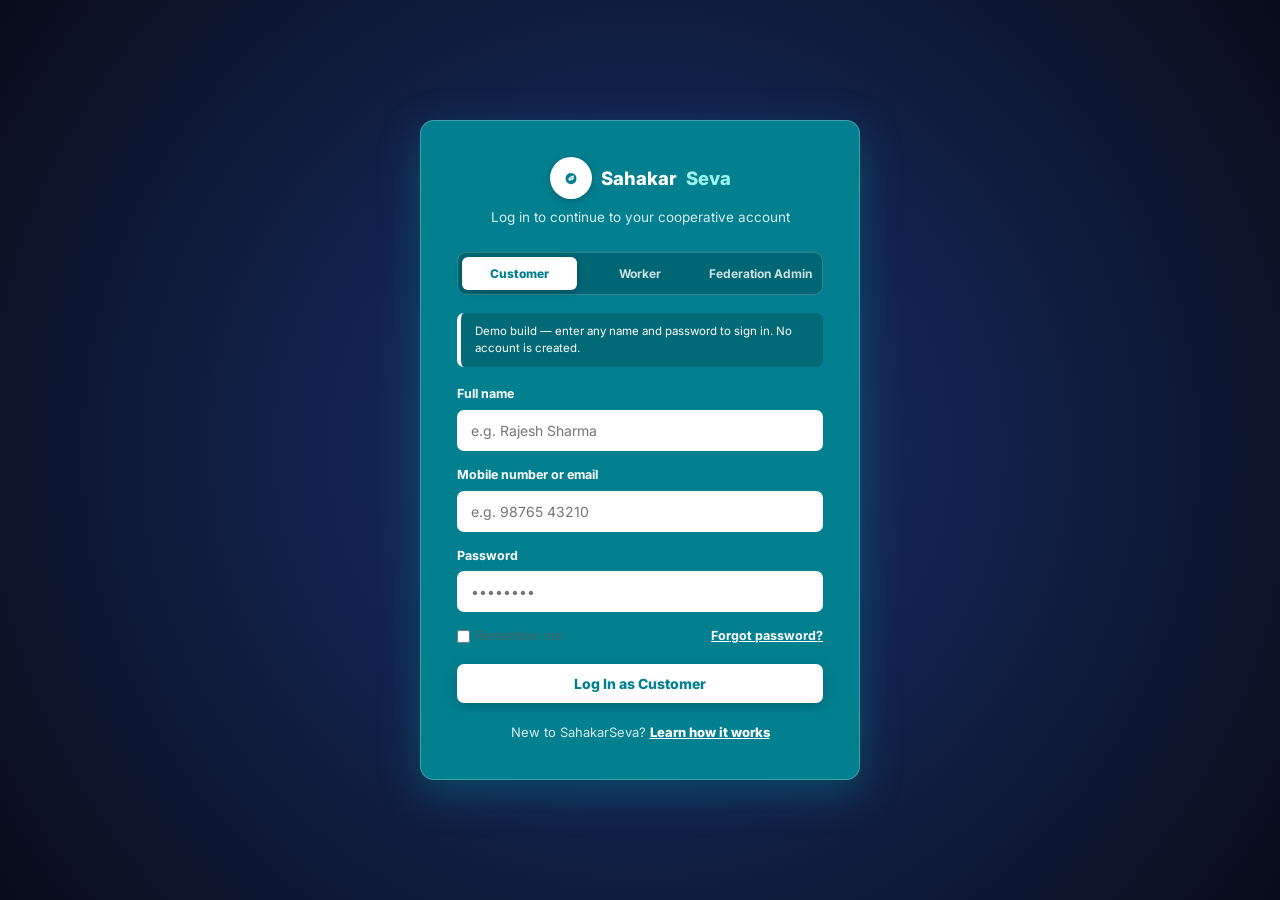
==== login.html @ 0aaf64a7 "feat: initial commit for SahakarSeva cooperative gig platform" ====
<!DOCTYPE html>
<html lang="en">
<head>
<meta charset="UTF-8">
<meta name="viewport" content="width=device-width, initial-scale=1.0">
<title>Login — SahakarSeva</title>
<link rel="preconnect" href="https://fonts.googleapis.com">
<link href="https://fonts.googleapis.com/css2?family=Inter:wght@400;500;600;700;800&display=swap" rel="stylesheet">
<link rel="stylesheet" href="css/style.css">
<script src="js/auth.js"></script>
</head>
<body>

<div class="auth-page">
  <div class="auth-card">
    <a href="index.html" class="logo" style="justify-content:center; margin-bottom:8px;">
      <img src="assets/images/logo.png" alt="SahakarSeva Logo" class="logo-img" style="width:42px; height:42px;"> Sahakar<span class="accent">Seva</span>
    </a>
    <div class="auth-sub">Log in to continue to your cooperative account</div>

    <div class="role-tabs" id="roleTabs">
      <button class="role-tab" data-role="customer">Customer</button>
      <button class="role-tab" data-role="worker">Worker</button>
      <button class="role-tab" data-role="admin">Federation Admin</button>
    </div>

    <div class="demo-hint" id="demoHint">
      Demo build — enter any name and password to sign in. No account is created.
    </div>

    <!-- Customer -->
    <form class="auth-role-panel" data-panel="customer" onsubmit="return ssHandleLogin(event, 'customer')">
      <div class="form-group">
        <label>Full name</label>
        <input class="form-input" type="text" placeholder="e.g. Rajesh Sharma" required>
      </div>
      <div class="form-group">
        <label>Mobile number or email</label>
        <input class="form-input" type="text" placeholder="e.g. 98765 43210" required>
      </div>
      <div class="form-group">
        <label>Password</label>
        <input class="form-input" type="password" placeholder="••••••••" required>
      </div>
      <div class="auth-meta-row">
        <label style="display:flex; align-items:center; gap:6px; color:var(--text-soft);">
          <input type="checkbox"> Remember me
        </label>
        <a href="#">Forgot password?</a>
      </div>
      <button type="submit" class="btn btn-customer btn-block">Log In as Customer</button>
    </form>

    <!-- Worker -->
    <form class="auth-role-panel" data-panel="worker" onsubmit="return ssHandleLogin(event, 'worker')">
      <div class="form-group">
        <label>Full name</label>
        <input class="form-input" type="text" placeholder="e.g. Ramesh Kumar" required>
      </div>
      <div class="form-group">
        <label>Cooperative / Federation ID</label>
        <input class="form-input" type="text" placeholder="e.g. MELC-2291" required>
      </div>
      <div class="form-group">
        <label>Password</label>
        <input class="form-input" type="password" placeholder="••••••••" required>
      </div>
      <div class="auth-meta-row">
        <label style="display:flex; align-items:center; gap:6px; color:var(--text-soft);">
          <input type="checkbox"> Remember me
        </label>
        <a href="#">Forgot password?</a>
      </div>
      <button type="submit" class="btn btn-worker btn-block">Log In as Worker</button>
    </form>

    <!-- Federation Admin -->
    <form class="auth-role-panel" data-panel="admin" onsubmit="return ssHandleLogin(event, 'admin')">
      <div class="form-group">
        <label>Full name</label>
        <input class="form-input" type="text" placeholder="e.g. S. K. Kadam" required>
      </div>
      <div class="form-group">
        <label>Registrar ID</label>
        <input class="form-input" type="text" placeholder="e.g. MSLCF-REG-014" required>
      </div>
      <div class="form-group">
        <label>Password</label>
        <input class="form-input" type="password" placeholder="••••••••" required>
      </div>
      <div class="auth-meta-row">
        <span style="color:var(--text-faint);">Access is logged &amp; audited by the Ministry of Cooperation.</span>
      </div>
      <button type="submit" class="btn btn-admin btn-block">Log In to Federation Panel</button>
    </form>

    <div class="auth-footer-note">
      New to SahakarSeva? <a href="index.html">Learn how it works</a>
    </div>
  </div>
</div>

<script>
  const roleTabs = document.querySelectorAll('.role-tab');
  const panels = document.querySelectorAll('.auth-role-panel');
  const authCard = document.querySelector('.auth-card');
  const authPage = document.querySelector('.auth-page');

  function setActiveRole(role) {
    if (authCard) authCard.setAttribute('data-theme', role);
    if (authPage) authPage.setAttribute('data-theme', role);
    roleTabs.forEach(t => t.classList.toggle('active', t.dataset.role === role));
    panels.forEach(p => p.classList.toggle('active', p.dataset.panel === role));
  }

  roleTabs.forEach(tab => {
    tab.addEventListener('click', () => setActiveRole(tab.dataset.role));
  });

  // Pre-select a role from ?role=worker / ?role=admin / ?role=customer
  const params = new URLSearchParams(window.location.search);
  const requested = params.get('role');
  setActiveRole(['customer', 'worker', 'admin'].includes(requested) ? requested : 'customer');

  function ssHandleLogin(evt, role) {
    evt.preventDefault();
    const form = evt.target;
    const nameInput = form.querySelector('input[type="text"]');
    const name = nameInput.value.trim() || (role === 'admin' ? 'S. K. Kadam' : role === 'worker' ? 'Ramesh Kumar' : 'Rajesh Sharma');
    ssLogin(role, name);
    window.location.href = SS_DESTINATIONS[role];
    return false;
  }
</script>
</body>
</html>
---- css/style.css ----
/* ===========================================================
   SahakarSeva — shared stylesheet
   Used by index.html, booking.html, admin.html
=========================================================== */

:root{
  --teal: #028090;        /* primary deep ocean teal matching logo */
  --teal-dark: #015F6B;    /* deep teal — hover states, dark accents */
  --teal-tint: #E6F5F6;     /* pale teal — badges, tints, light fills */
  --orange: #00A896;         /* accent — vibrant teal-cyan */
  --orange-tint: #E0F7F6;     /* pale accent tint */
  --navy: #041B1F;             /* deep dark forest teal — footer, sidebars */
  --navy-soft: #08292E;         /* soft dark sidebar hovers */
  --bg: #F4F8F8;
  --card: #FFFFFF;
  --border: #DCE8E9;
  --text: #061B1E;
  --text-soft: #486367;
  --text-faint: #819B9F;
  --radius: 10px;
  --shadow: 0 1px 3px rgba(2,128,144,0.08), 0 4px 16px rgba(2,128,144,0.06);
  --font: 'Inter', -apple-system, BlinkMacSystemFont, 'Segoe UI', sans-serif;
}

*{box-sizing:border-box; margin:0; padding:0;}
html{scroll-behavior:smooth;}
body{
  font-family:var(--font);
  background:var(--bg);
  color:var(--text);
  font-size:15px;
  line-height:1.5;
}
img{max-width:100%; display:block;}
a{text-decoration:none; color:inherit;}
ul{list-style:none;}
button{font-family:var(--font); cursor:pointer;}
.wrap{max-width:1240px; margin:0 auto; padding:0 32px;}

/* ---------- buttons ---------- */
.btn{
  display:inline-flex; align-items:center; justify-content:center; gap:6px;
  padding:11px 20px; border-radius:7px; font-size:14px; font-weight:600;
  border:1.5px solid transparent; transition:all .15s ease; white-space:nowrap;
}
.btn-primary{background:var(--teal); color:#fff;}
.btn-primary:hover{background:var(--teal-dark);}
.btn-outline{border-color:var(--orange); color:var(--orange); background:#fff;}
.btn-outline:hover{background:var(--orange-tint);}
.btn-sm{padding:7px 14px; font-size:13px; border-radius:6px;}
.btn-block{width:100%;}

/* ---------- navbar (shared across pages) ---------- */
.navbar{
  background:#fff; border-bottom:1px solid var(--border);
  position:sticky; top:0; z-index:100;
}
.navbar .wrap{
  display:flex; align-items:center; gap:28px; height:68px;
}
.logo{display:flex; align-items:center; gap:9px; font-weight:800; font-size:18.5px; white-space:nowrap;}
.logo-img{
  width:36px; height:36px; object-fit:contain; border-radius:50%; display:block;
  box-shadow:0 1px 4px rgba(2,128,144,0.18);
}
.logo .accent{color:var(--orange);}
.nav-links{display:flex; align-items:center; gap:26px; font-size:14px; color:var(--text-soft); font-weight:500;}
.nav-links a:hover{color:var(--teal);}
.nav-right{margin-left:auto; display:flex; align-items:center; gap:10px;}
.nav-search{
  display:flex; align-items:center; gap:8px; background:var(--bg);
  border:1px solid var(--border); border-radius:8px; padding:9px 14px; min-width:280px;
  color:var(--text-faint); font-size:13.5px;
}
.nav-search input{border:none; background:none; outline:none; font-size:13.5px; width:100%; color:var(--text);}
.nav-loc{
  display:flex; align-items:center; gap:6px; font-size:13.5px; font-weight:600;
  border:1px solid var(--border); border-radius:8px; padding:9px 12px; color:var(--text);
}
.nav-icon-btn{
  width:38px; height:38px; border-radius:50%; border:1px solid var(--border); background:#fff;
  display:flex; align-items:center; justify-content:center; font-size:15px; color:var(--text-soft);
}
.nav-avatar{width:36px; height:36px; border-radius:50%; background:var(--teal); color:#fff; font-weight:700; font-size:13px; display:flex; align-items:center; justify-content:center;}
@media (max-width:980px){ .nav-links, .nav-search{display:none;} }

/* ---------- badges / eyebrows ---------- */
.badge{
  display:inline-flex; align-items:center; gap:6px; font-size:11.5px; font-weight:700;
  letter-spacing:.04em; text-transform:uppercase; padding:6px 12px; border-radius:100px;
}
.badge-teal{background:var(--teal-tint); color:var(--teal-dark);}
.badge-orange{background:var(--orange-tint); color:var(--orange);}

/* ---------- hero (landing) ---------- */
.hero{padding:64px 0 0;}
.hero-grid{display:grid; grid-template-columns:1fr 1fr; gap:48px; align-items:center; padding-bottom:56px;}
.hero h1{font-size:42px; line-height:1.15; font-weight:800; margin:18px 0 16px; letter-spacing:-.01em;}
.hero p.lead{color:var(--text-soft); font-size:16px; line-height:1.65; margin-bottom:28px; max-width:480px;}
.hero-actions{display:flex; gap:12px; flex-wrap:wrap;}
.hero-visual{
  aspect-ratio:4/3; border-radius:16px; overflow:hidden; position:relative;
  background:linear-gradient(135deg,var(--navy),var(--teal));
  display:flex; align-items:center; justify-content:center;
}
.hero-visual .avatars{display:flex; gap:14px;}
.hero-visual .avatar-figure{
  width:64px; height:64px; border-radius:50%; background:rgba(255,255,255,0.15);
  border:2px solid rgba(255,255,255,0.5); display:flex; align-items:center; justify-content:center;
  font-size:26px;
}
.hero-visual .caption{
  position:absolute; bottom:20px; left:20px; right:20px; text-align:center;
  color:#fff; font-weight:700; font-size:22px; letter-spacing:.02em;
}
.hero-visual .sun{position:absolute; top:24px; right:28px; font-size:30px; opacity:.85;}

/* ---------- stats bar ---------- */
.stats-bar{background:linear-gradient(90deg,var(--navy),var(--teal)); color:#fff;}
.stats-grid{display:grid; grid-template-columns:repeat(4,1fr); padding:30px 0;}
.stat{text-align:center; border-right:1px solid rgba(255,255,255,0.18);}
.stat:last-child{border-right:none;}
.stat .num{font-size:26px; font-weight:800;}
.stat .label{font-size:12.5px; opacity:.85; margin-top:4px;}
@media (max-width:900px){ .stats-grid{grid-template-columns:repeat(2,1fr); row-gap:20px;} .stat:nth-child(2){border-right:none;} }

/* ---------- section headers ---------- */
.section{padding:72px 0;}
.section-head{text-align:center; max-width:620px; margin:0 auto 44px;}
.section-head h2{font-size:29px; font-weight:800; margin-bottom:10px;}
.section-head p{color:var(--text-soft); font-size:15px; line-height:1.6;}

/* ---------- service grid ---------- */
.service-grid{display:grid; grid-template-columns:repeat(3,1fr); gap:22px;}
.service-card{
  background:var(--card); border:1px solid var(--border); border-radius:var(--radius);
  overflow:hidden; box-shadow:var(--shadow); transition:transform .15s;
}
.service-card:hover{transform:translateY(-3px);}
.service-photo{
  height:160px; overflow:hidden; position:relative; background:#10141F;
  display:flex; align-items:center; justify-content:center;
}
.service-photo img{
  width:100%; height:100%; object-fit:cover; display:block; transition:transform .3s ease;
}
.service-card:hover .service-photo img{
  transform:scale(1.06);
}
.service-card .body{padding:16px 18px 18px;}
.service-card h3{font-size:16.5px; font-weight:700; margin-bottom:2px;}
.service-card .sub{font-size:13px; color:var(--text-faint); margin-bottom:12px;}
.service-card .book-link{color:var(--teal); font-weight:700; font-size:13.5px;}

/* ---------- booking flow steps ---------- */
.flow-grid{display:grid; grid-template-columns:repeat(4,1fr); gap:20px;}
.flow-card{background:var(--card); border:1px solid var(--border); border-radius:var(--radius); padding:24px;}
.flow-card .step-num{font-size:26px; font-weight:800; color:var(--border); margin-bottom:14px;}
.flow-card h4{font-size:15.5px; font-weight:700; margin-bottom:8px;}
.flow-card p{font-size:13px; color:var(--text-soft); line-height:1.55;}
@media (max-width:900px){ .flow-grid, .service-grid{grid-template-columns:1fr 1fr;} }

/* ---------- trust section ---------- */
.trust{background:var(--orange-tint);}
.trust-grid{display:grid; grid-template-columns:1.4fr 1fr; gap:32px; align-items:center; padding:56px 0;}
.trust h2{font-size:26px; font-weight:800; margin:14px 0 12px;}
.trust p{color:var(--text-soft); font-size:14.5px; line-height:1.65;}
.trust-card{
  background:#fff; border-radius:var(--radius); padding:30px; text-align:center; box-shadow:var(--shadow);
}
.trust-card .icon{font-size:34px; margin-bottom:12px;}
.trust-card h4{font-size:15.5px; font-weight:700;}
.trust-card .sub{font-size:12.5px; color:var(--text-faint); margin-top:4px;}

/* ---------- footer ---------- */
footer{background:var(--navy); color:rgba(255,255,255,0.65); padding:52px 0 0;}
.footer-grid{display:grid; grid-template-columns:1.5fr 1fr 1fr 1fr; gap:30px; padding-bottom:40px;}
footer .logo{color:#fff;}
footer .logo .accent{color:var(--orange);}
footer p.tagline{font-size:13.5px; line-height:1.6; margin-top:12px; max-width:280px;}
footer h5{color:#fff; font-size:13.5px; font-weight:700; margin-bottom:14px;}
footer .col a{display:block; font-size:13.5px; margin-bottom:10px;}
footer .col a:hover{color:#fff;}
.footer-bottom{
  border-top:1px solid rgba(255,255,255,0.12); padding:18px 0; font-size:12px;
  display:flex; justify-content:space-between; flex-wrap:wrap; gap:8px;
}
@media (max-width:900px){ .footer-grid, .hero-grid, .trust-grid{grid-template-columns:1fr;} }

/* ===========================================================
   Screen 2 — Booking / service listing page
=========================================================== */
.breadcrumb{font-size:13px; color:var(--text-faint); margin:22px 0 4px;}
.breadcrumb b{color:var(--text);}
.page-head{display:flex; align-items:center; justify-content:space-between; margin-bottom:22px; flex-wrap:wrap; gap:10px;}
.page-head h1{font-size:24px; font-weight:800;}
.map-toggle{
  display:flex; align-items:center; gap:6px; font-size:13px; font-weight:600; color:var(--teal);
  border:1px solid var(--teal); border-radius:7px; padding:8px 14px; background:#fff;
}

.booking-layout{display:grid; grid-template-columns:260px 1fr; gap:26px; padding-bottom:70px;}
.filter-panel{
  background:var(--card); border:1px solid var(--border); border-radius:var(--radius);
  padding:22px; align-self:start; position:sticky; top:88px;
}
.filter-panel h3{font-size:15px; font-weight:800; margin-bottom:18px;}
.filter-group{margin-bottom:22px;}
.filter-group label.f-label{
  display:block; font-size:11px; font-weight:700; letter-spacing:.04em; text-transform:uppercase;
  color:var(--text-faint); margin-bottom:9px;
}
.select-field{
  width:100%; padding:9px 12px; border:1px solid var(--border); border-radius:7px; font-size:13.5px;
  background:#fff; color:var(--text);
}
.date-field{
  display:flex; align-items:center; justify-content:space-between; gap:8px;
  padding:9px 12px; border:1px solid var(--border); border-radius:7px; font-size:13.5px;
}
.time-tabs{display:flex; gap:6px;}
.time-tab{
  flex:1; text-align:center; padding:8px 4px; font-size:12px; font-weight:600; border-radius:6px;
  border:1px solid var(--border); background:#fff; color:var(--text-soft);
}
.time-tab.active{background:var(--teal); border-color:var(--teal); color:#fff;}
.range-row{display:flex; justify-content:space-between; font-size:12px; color:var(--text-faint); margin-top:8px;}
input[type="range"]{width:100%; accent-color:var(--teal);}
.radio-row{display:flex; align-items:center; gap:8px; font-size:13.5px; margin-bottom:9px; color:var(--text-soft);}
.radio-row input{accent-color:var(--teal);}
.radio-row.checked{color:var(--text); font-weight:600;}

.worker-grid{display:grid; grid-template-columns:repeat(3,1fr); gap:18px;}
.worker-card{
  background:var(--card); border:1px solid var(--border); border-radius:var(--radius);
  overflow:hidden; box-shadow:var(--shadow); transition:transform .15s ease;
}
.worker-card:hover{transform:translateY(-3px);}
.worker-photo{
  height:160px; overflow:hidden; position:relative; background:#10141F;
  display:flex; align-items:center; justify-content:center;
}
.worker-photo img{
  width:100%; height:100%; object-fit:cover; display:block; transition:transform .3s ease;
}
.worker-card:hover .worker-photo img{
  transform:scale(1.05);
}
.status-chip{
  position:absolute; top:10px; left:10px; font-size:10.5px; font-weight:700; padding:4px 9px;
  border-radius:100px; background:rgba(255,255,255,0.95); backdrop-filter:blur(4px); display:flex; align-items:center; gap:5px;
  z-index:2; box-shadow:0 2px 6px rgba(0,0,0,0.15);
}
.status-chip.available{color:var(--teal-dark);}
.status-chip.available::before{content:"●"; color:#22A06B; font-size:8px;}
.status-chip.scheduled{color:#946B18;}
.status-chip.scheduled::before{content:"●"; color:#D9A02A; font-size:8px;}
.rating-chip{
  position:absolute; top:10px; right:10px; background:rgba(255,255,255,0.95); backdrop-filter:blur(4px); font-size:11.5px; font-weight:700;
  padding:4px 8px; border-radius:100px; z-index:2; box-shadow:0 2px 6px rgba(0,0,0,0.15);
}
.worker-body{padding:14px 16px;}
.worker-body h4{font-size:15px; font-weight:700;}
.worker-body .coop{font-size:12px; color:var(--text-faint); margin-bottom:8px;}
.tag-row{display:flex; gap:6px; flex-wrap:wrap; margin-bottom:10px;}
.tag{font-size:10.5px; background:var(--bg); border:1px solid var(--border); border-radius:5px; padding:3px 7px; color:var(--text-soft);}
.rate-row{display:flex; align-items:center; justify-content:space-between; margin-top:6px;}
.rate-row .rate{font-size:11px; color:var(--text-faint);}
.rate-row .rate b{display:block; font-size:13.5px; color:var(--text); font-weight:700;}
@media (max-width:980px){ .booking-layout{grid-template-columns:1fr;} .worker-grid{grid-template-columns:1fr 1fr;} }

/* ===========================================================
   Screen 3 — Federation admin dashboard
=========================================================== */
.admin-shell{display:grid; grid-template-columns:230px 1fr; min-height:100vh;}
.admin-sidebar{background:var(--navy); color:rgba(255,255,255,0.75); padding:22px 18px; display:flex; flex-direction:column;}
.admin-brand{display:flex; align-items:center; gap:8px; color:#fff; font-weight:800; font-size:16px; margin-bottom:4px;}
.admin-brand .accent{color:var(--orange);}
.admin-sub{font-size:11px; color:rgba(255,255,255,0.5); margin-bottom:26px; line-height:1.5;}
.admin-nav{display:flex; flex-direction:column; gap:3px; flex:1;}
.admin-nav a{
  padding:11px 12px; border-radius:7px; font-size:13.5px; font-weight:600; display:flex; align-items:center; gap:10px;
}
.admin-nav a:hover{background:rgba(255,255,255,0.06);}
.admin-nav a.active{background:var(--teal); color:#fff;}
.verified-box{
  border-top:1px solid rgba(255,255,255,0.12); padding-top:16px; margin-top:14px;
  font-size:11px; line-height:1.6; color:rgba(255,255,255,0.55);
}
.verified-box b{color:#fff; display:block; margin-bottom:4px; font-size:11.5px;}

.admin-main{padding:26px 32px 60px;}
.admin-header{display:flex; align-items:center; justify-content:space-between; margin-bottom:26px;}
.admin-header h1{font-size:21px; font-weight:800;}
.admin-header .sub{font-size:13px; color:var(--text-soft); margin-top:2px;}
.admin-user{display:flex; align-items:center; gap:10px;}
.admin-user .who b{display:block; font-size:13px;}
.admin-user .who span{font-size:11.5px; color:var(--text-faint);}

.kpi-grid{display:grid; grid-template-columns:repeat(4,1fr); gap:16px; margin-bottom:26px;}
.kpi-card{background:var(--card); border:1px solid var(--border); border-radius:var(--radius); padding:20px; box-shadow:var(--shadow);}
.kpi-card .label{font-size:11px; font-weight:700; letter-spacing:.03em; text-transform:uppercase; color:var(--text-faint); margin-bottom:10px;}
.kpi-card .val{font-size:26px; font-weight:800;}
.kpi-card .delta{font-size:12px; color:var(--teal); margin-top:6px; font-weight:600;}

.admin-grid{display:grid; grid-template-columns:1.3fr 1fr; gap:20px; margin-bottom:20px;}
.panel{background:var(--card); border:1px solid var(--border); border-radius:var(--radius); box-shadow:var(--shadow);}
.panel-head{display:flex; align-items:center; justify-content:space-between; padding:18px 20px; border-bottom:1px solid var(--border);}
.panel-head h3{font-size:15px; font-weight:800;}
.panel-head .link{font-size:12.5px; color:var(--teal); font-weight:700;}
.panel-body{padding:16px 20px;}

table{width:100%; border-collapse:collapse; font-size:13px;}
th{text-align:left; font-size:10.5px; text-transform:uppercase; letter-spacing:.03em; color:var(--text-faint); padding-bottom:10px; font-weight:700;}
td{padding:11px 0; border-top:1px solid var(--border);}
.status-pill{font-size:11px; font-weight:700; padding:4px 10px; border-radius:100px;}
.status-pill.completed{background:var(--teal-tint); color:var(--teal-dark);}
.status-pill.progress{background:#FFF4E0; color:#946B18;}
.status-pill.scheduled{background:#EAECFB; color:#3B4BB0;}

.chart{display:flex; align-items:flex-end; gap:10px; height:150px; padding-top:10px;}
.chart .col{flex:1; display:flex; flex-direction:column; align-items:center; gap:6px;}
.chart .bars{width:100%; display:flex; align-items:flex-end; justify-content:center; gap:4px; height:120px;}
.chart .bar{width:9px; border-radius:3px 3px 0 0; background:var(--teal);}
.chart .bar.predicted{background:var(--orange);}
.chart .day{font-size:10.5px; color:var(--text-faint);}
.chart-note{
  background:var(--orange-tint); border-radius:7px; padding:11px 14px; font-size:12px;
  color:#8A4E2C; margin-top:14px; line-height:1.5;
}
.legend{display:flex; gap:14px; font-size:11px; color:var(--text-faint); align-items:center;}
.legend .dot{width:8px; height:8px; border-radius:2px; display:inline-block; margin-right:5px;}

.verify-row{display:flex; align-items:center; justify-content:space-between; padding:14px 0; border-top:1px solid var(--border); gap:12px;}
.verify-row:first-child{border-top:none;}
.verify-person{display:flex; align-items:center; gap:12px;}
.verify-avatar{width:38px; height:38px; border-radius:50%; background:var(--teal-tint); color:var(--teal-dark); display:flex; align-items:center; justify-content:center; font-weight:700; font-size:13px;}
.verify-person .name{font-size:13.5px; font-weight:700;}
.verify-person .meta{font-size:11.5px; color:var(--text-faint);}
.verify-actions{display:flex; gap:8px;}
.btn-reject{background:#fff; border:1.5px solid #E15C4B; color:#E15C4B; padding:6px 12px; font-size:12px; font-weight:700; border-radius:6px;}
.btn-approve{background:var(--teal); border:1.5px solid var(--teal); color:#fff; padding:6px 12px; font-size:12px; font-weight:700; border-radius:6px;}
.verify-row.removed{display:none;}
@media (max-width:1100px){ .admin-shell{grid-template-columns:1fr;} .admin-grid, .kpi-grid{grid-template-columns:1fr 1fr;} }

/* ===========================================================
   Login page (all 3 roles)
=========================================================== */
.nav-login-link{font-size:13.5px; font-weight:600; color:var(--text-soft); margin-right:4px;}
.nav-login-link:hover{color:var(--teal);}

.auth-page{
  min-height:100vh; display:flex; align-items:center; justify-content:center;
  background:#0B101D; padding:40px 20px; transition:background .35s ease;
}

.auth-page[data-theme="customer"]{
  background:radial-gradient(circle at center, #1B3170 0%, #080D1A 100%);
}
.auth-page[data-theme="worker"]{
  background:radial-gradient(circle at center, #2E2463 0%, #0A0917 100%);
}
.auth-page[data-theme="admin"]{
  background:radial-gradient(circle at center, #0B3A3E 0%, #031012 100%);
}

.auth-card{
  width:100%; max-width:440px; border-radius:14px;
  box-shadow:0 12px 40px rgba(0,0,0,0.35); padding:36px;
  position:relative; overflow:hidden; transition:all .3s ease;
}

.auth-sub{text-align:center; font-size:13.5px; margin-bottom:24px;}
.role-tabs{
  display:flex; gap:6px; border-radius:9px; padding:4px; margin-bottom:18px;
}
.role-tab{
  flex:1; text-align:center; padding:9px 4px; font-size:12px; font-weight:700;
  border-radius:6px; background:none; border:none; transition:all .2s ease;
}

.demo-hint{
  font-size:11.5px; border-radius:7px; padding:10px 14px; margin-bottom:18px; line-height:1.5;
  transition:all .25s ease;
}

.auth-role-panel{display:none;}
.auth-role-panel.active{display:block;}

.form-group{margin-bottom:15px;}
.form-group label{display:block; font-size:12.5px; margin-bottom:6px; font-weight:700;}
.form-input{
  width:100%; padding:11px 13px; border-radius:7px; font-size:14px;
  font-family:var(--font); transition:border-color .15s, box-shadow .15s;
}

.auth-meta-row{
  display:flex; justify-content:space-between; align-items:center; font-size:12.5px;
  margin:2px 0 18px; gap:10px;
}
.auth-footer-note{text-align:center; font-size:13px; margin-top:20px;}

/* ---------------- CUSTOMER THEME (#028090) ---------------- */
.auth-card[data-theme="customer"]{
  background:#028090; color:#fff; border:1px solid rgba(255,255,255,0.25);
  box-shadow:0 12px 40px rgba(2,128,144,0.45);
}
.auth-card[data-theme="customer"] .logo{color:#fff;}
.auth-card[data-theme="customer"] .logo-img{box-shadow:0 2px 8px rgba(0,0,0,0.25);}
.auth-card[data-theme="customer"] .logo .accent{color:#9BF2EA;}
.auth-card[data-theme="customer"] .auth-sub{color:rgba(255,255,255,0.85);}
.auth-card[data-theme="customer"] .role-tabs{
  background:rgba(0,0,0,0.2); border:1px solid rgba(255,255,255,0.2);
}
.auth-card[data-theme="customer"] .role-tab{color:rgba(255,255,255,0.8);}
.auth-card[data-theme="customer"] .role-tab.active{
  background:#fff; color:#028090; box-shadow:0 2px 8px rgba(0,0,0,0.2); font-weight:800;
}
.auth-card[data-theme="customer"] .demo-hint{
  background:rgba(0,0,0,0.18); color:#fff; border-left:4px solid #fff;
}
.auth-card[data-theme="customer"] .form-group label{color:#fff;}
.auth-card[data-theme="customer"] .form-input{
  background:#fff; color:#0B0D10; border:1px solid rgba(255,255,255,0.3);
}
.auth-card[data-theme="customer"] .form-input:focus{
  outline:none; border-color:#fff; box-shadow:0 0 0 3px rgba(255,255,255,0.35);
}
.auth-card[data-theme="customer"] .auth-meta-row{color:rgba(255,255,255,0.9);}
.auth-card[data-theme="customer"] .auth-meta-row a{color:#fff; text-decoration:underline; font-weight:700;}
.auth-card[data-theme="customer"] .btn-customer{
  background:#fff; color:#028090; font-weight:800; border:none; box-shadow:0 4px 14px rgba(0,0,0,0.2);
}
.auth-card[data-theme="customer"] .btn-customer:hover{background:#EBF7F8; color:#015F6B;}
.auth-card[data-theme="customer"] .auth-footer-note{color:rgba(255,255,255,0.85);}
.auth-card[data-theme="customer"] .auth-footer-note a{color:#fff; font-weight:800; text-decoration:underline;}

/* ---------------- WORKER THEME (#7B68EE) ---------------- */
.auth-card[data-theme="worker"]{
  background:#7B68EE; color:#fff; border:1px solid rgba(255,255,255,0.25);
  box-shadow:0 12px 40px rgba(123,104,238,0.45);
}
.auth-card[data-theme="worker"] .logo{color:#fff;}
.auth-card[data-theme="worker"] .logo .mark{background:#fff; color:#7B68EE;}
.auth-card[data-theme="worker"] .logo .accent{color:#D5CEFF;}
.auth-card[data-theme="worker"] .auth-sub{color:rgba(255,255,255,0.85);}
.auth-card[data-theme="worker"] .role-tabs{
  background:rgba(0,0,0,0.2); border:1px solid rgba(255,255,255,0.2);
}
.auth-card[data-theme="worker"] .role-tab{color:rgba(255,255,255,0.8);}
.auth-card[data-theme="worker"] .role-tab.active{
  background:#fff; color:#7B68EE; box-shadow:0 2px 8px rgba(0,0,0,0.2); font-weight:800;
}
.auth-card[data-theme="worker"] .demo-hint{
  background:rgba(0,0,0,0.18); color:#fff; border-left:4px solid #fff;
}
.auth-card[data-theme="worker"] .form-group label{color:#fff;}
.auth-card[data-theme="worker"] .form-input{
  background:#fff; color:#0B0D10; border:1px solid rgba(255,255,255,0.3);
}
.auth-card[data-theme="worker"] .form-input:focus{
  outline:none; border-color:#fff; box-shadow:0 0 0 3px rgba(255,255,255,0.35);
}
.auth-card[data-theme="worker"] .auth-meta-row{color:rgba(255,255,255,0.9);}
.auth-card[data-theme="worker"] .auth-meta-row a{color:#fff; text-decoration:underline; font-weight:700;}
.auth-card[data-theme="worker"] .btn-worker{
  background:#fff; color:#7B68EE; font-weight:800; border:none; box-shadow:0 4px 14px rgba(0,0,0,0.2);
}
.auth-card[data-theme="worker"] .btn-worker:hover{background:#F5F3FE; color:#5D4AC4;}
.auth-card[data-theme="worker"] .auth-footer-note{color:rgba(255,255,255,0.85);}
.auth-card[data-theme="worker"] .auth-footer-note a{color:#fff; font-weight:800; text-decoration:underline;}

/* ---------------- ADMIN / FEDERATION THEME (#15f4ee) ---------------- */
.auth-card[data-theme="admin"]{
  background:#15f4ee; color:#05070B; border:1px solid rgba(5,7,11,0.2);
  box-shadow:0 12px 40px rgba(21,244,238,0.5);
}
.auth-card[data-theme="admin"] .logo{color:#05070B;}
.auth-card[data-theme="admin"] .logo .mark{background:#05070B; color:#15f4ee;}
.auth-card[data-theme="admin"] .logo .accent{color:#084B49;}
.auth-card[data-theme="admin"] .auth-sub{color:rgba(5,7,11,0.8);}
.auth-card[data-theme="admin"] .role-tabs{
  background:rgba(0,0,0,0.12); border:1px solid rgba(5,7,11,0.18);
}
.auth-card[data-theme="admin"] .role-tab{color:rgba(5,7,11,0.75);}
.auth-card[data-theme="admin"] .role-tab.active{
  background:#05070B; color:#15f4ee; box-shadow:0 2px 8px rgba(0,0,0,0.25); font-weight:800;
}
.auth-card[data-theme="admin"] .demo-hint{
  background:rgba(0,0,0,0.09); color:#05070B; border-left:4px solid #05070B; font-weight:600;
}
.auth-card[data-theme="admin"] .form-group label{color:#05070B; font-weight:800;}
.auth-card[data-theme="admin"] .form-input{
  background:#fff; color:#0B0D10; border:1px solid rgba(5,7,11,0.25);
}
.auth-card[data-theme="admin"] .form-input:focus{
  outline:none; border-color:#05070B; box-shadow:0 0 0 3px rgba(5,7,11,0.2);
}
.auth-card[data-theme="admin"] .auth-meta-row{color:rgba(5,7,11,0.85); font-weight:600;}
.auth-card[data-theme="admin"] .auth-meta-row a{color:#05070B; text-decoration:underline; font-weight:800;}
.auth-card[data-theme="admin"] .btn-admin{
  background:#05070B; color:#15f4ee; font-weight:800; border:none; font-size:14px; box-shadow:0 4px 14px rgba(0,0,0,0.25);
}
.auth-card[data-theme="admin"] .btn-admin:hover{background:#121A28; color:#15f4ee;}
.auth-card[data-theme="admin"] .auth-footer-note{color:rgba(5,7,11,0.85);}
.auth-card[data-theme="admin"] .auth-footer-note a{color:#05070B; font-weight:800; text-decoration:underline;}

/* availability toggle switch (worker dashboard) */
.switch{position:relative; display:inline-block; width:42px; height:24px;}
.switch input{opacity:0; width:0; height:0;}
.switch-slider{position:absolute; cursor:pointer; inset:0; background:#D8DCDE; transition:.2s; border-radius:24px;}
.switch-slider::before{content:""; position:absolute; height:18px; width:18px; left:3px; bottom:3px; background:#fff; transition:.2s; border-radius:50%;}
.switch input:checked + .switch-slider{background:var(--teal);}
.switch input:checked + .switch-slider::before{transform:translateX(18px);}
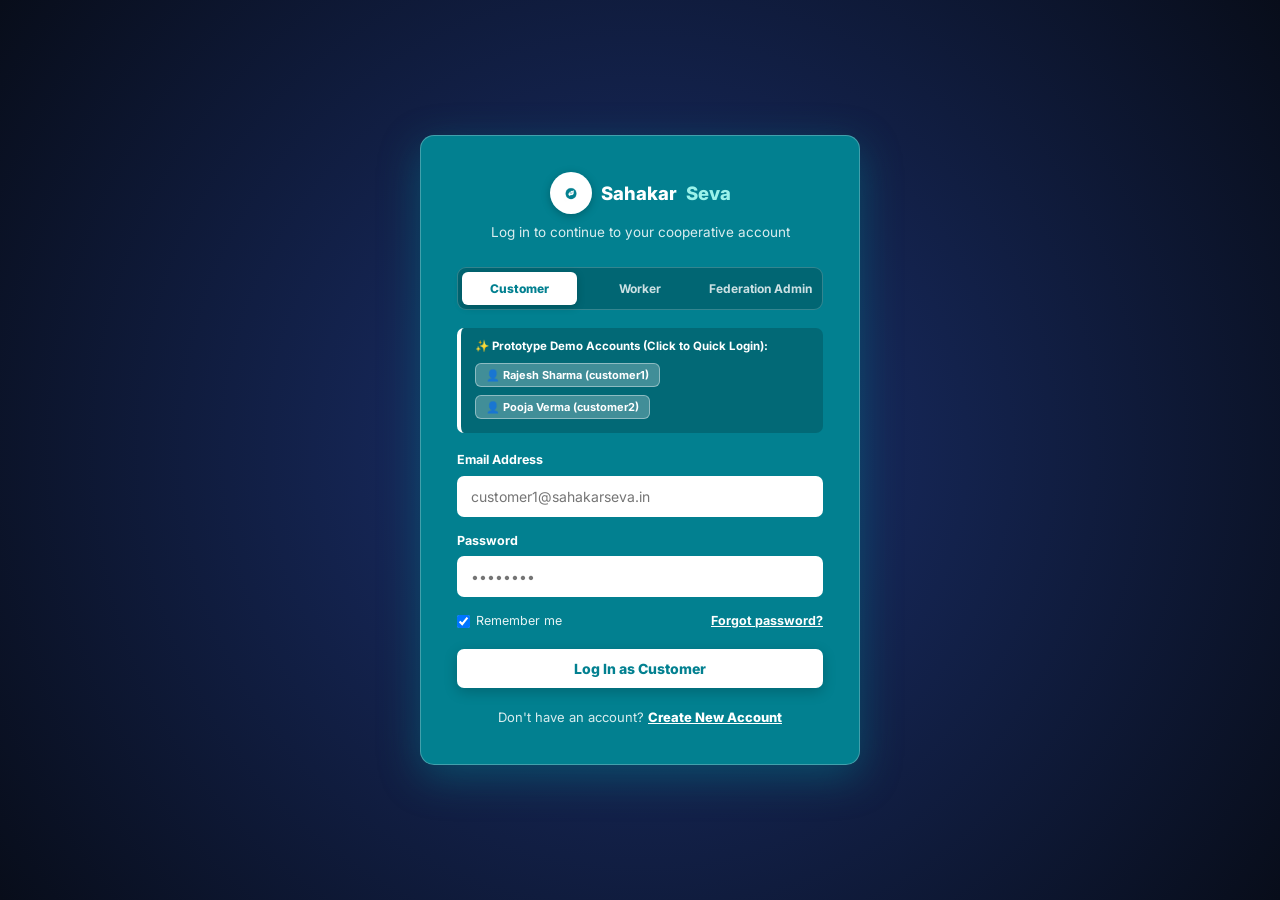
==== commit 2481a661: "feat: update login with prototype demo accounts, 2-field form, and separate registration modal" ====
--- a/login.html
+++ b/login.html
@@ -3,11 +3,63 @@
 <head>
 <meta charset="UTF-8">
 <meta name="viewport" content="width=device-width, initial-scale=1.0">
-<title>Login — SahakarSeva</title>
+<title>Login & Registration — SahakarSeva</title>
 <link rel="preconnect" href="https://fonts.googleapis.com">
 <link href="https://fonts.googleapis.com/css2?family=Inter:wght@400;500;600;700;800&display=swap" rel="stylesheet">
 <link rel="stylesheet" href="css/style.css">
 <script src="js/auth.js"></script>
+<style>
+  .quick-demo-btn {
+    display: inline-block;
+    padding: 4px 10px;
+    margin: 4px 4px 4px 0;
+    font-size: 11px;
+    font-weight: 700;
+    border-radius: 6px;
+    background: rgba(255,255,255,0.25);
+    color: inherit;
+    border: 1px solid rgba(255,255,255,0.4);
+    cursor: pointer;
+    transition: all .15s ease;
+  }
+  .quick-demo-btn:hover {
+    background: #ffffff;
+    color: #05070B;
+  }
+  .modal-overlay {
+    display: none;
+    position: fixed;
+    inset: 0;
+    background: rgba(0,0,0,0.6);
+    backdrop-filter: blur(4px);
+    z-index: 1000;
+    align-items: center;
+    justify-content: center;
+    padding: 20px;
+  }
+  .modal-overlay.active {
+    display: flex;
+  }
+  .register-card {
+    background: #ffffff;
+    color: #081B1E;
+    width: 100%;
+    max-width: 440px;
+    border-radius: 14px;
+    padding: 28px;
+    box-shadow: 0 20px 50px rgba(0,0,0,0.3);
+    position: relative;
+  }
+  .close-modal {
+    position: absolute;
+    top: 16px;
+    right: 18px;
+    font-size: 22px;
+    font-weight: 800;
+    cursor: pointer;
+    color: #565F6B;
+  }
+</style>
 </head>
 <body>
 
@@ -24,78 +76,108 @@
       <button class="role-tab" data-role="admin">Federation Admin</button>
     </div>
 
+    <!-- Demo Account Quick Logins -->
     <div class="demo-hint" id="demoHint">
-      Demo build — enter any name and password to sign in. No account is created.
-    </div>
-
-    <!-- Customer -->
+      <div style="font-weight:700; margin-bottom:4px;">✨ Prototype Demo Accounts (Click to Quick Login):</div>
+      <div id="demoAccountsList"></div>
+    </div>
+
+    <!-- Customer Form (2 Fields: Email & Password) -->
     <form class="auth-role-panel" data-panel="customer" onsubmit="return ssHandleLogin(event, 'customer')">
       <div class="form-group">
-        <label>Full name</label>
-        <input class="form-input" type="text" placeholder="e.g. Rajesh Sharma" required>
-      </div>
-      <div class="form-group">
-        <label>Mobile number or email</label>
-        <input class="form-input" type="text" placeholder="e.g. 98765 43210" required>
+        <label>Email Address</label>
+        <input class="form-input" id="custEmail" type="email" placeholder="customer1@sahakarseva.in" required>
       </div>
       <div class="form-group">
         <label>Password</label>
-        <input class="form-input" type="password" placeholder="••••••••" required>
+        <input class="form-input" id="custPass" type="password" placeholder="••••••••" required>
       </div>
       <div class="auth-meta-row">
-        <label style="display:flex; align-items:center; gap:6px; color:var(--text-soft);">
-          <input type="checkbox"> Remember me
+        <label style="display:flex; align-items:center; gap:6px;">
+          <input type="checkbox" checked> Remember me
         </label>
         <a href="#">Forgot password?</a>
       </div>
       <button type="submit" class="btn btn-customer btn-block">Log In as Customer</button>
     </form>
 
-    <!-- Worker -->
+    <!-- Worker Form (2 Fields: Email & Password) -->
     <form class="auth-role-panel" data-panel="worker" onsubmit="return ssHandleLogin(event, 'worker')">
       <div class="form-group">
-        <label>Full name</label>
-        <input class="form-input" type="text" placeholder="e.g. Ramesh Kumar" required>
-      </div>
-      <div class="form-group">
-        <label>Cooperative / Federation ID</label>
-        <input class="form-input" type="text" placeholder="e.g. MELC-2291" required>
+        <label>Cooperative Email / ID</label>
+        <input class="form-input" id="workEmail" type="text" placeholder="worker1@sahakarseva.in" required>
       </div>
       <div class="form-group">
         <label>Password</label>
-        <input class="form-input" type="password" placeholder="••••••••" required>
+        <input class="form-input" id="workPass" type="password" placeholder="••••••••" required>
       </div>
       <div class="auth-meta-row">
-        <label style="display:flex; align-items:center; gap:6px; color:var(--text-soft);">
-          <input type="checkbox"> Remember me
+        <label style="display:flex; align-items:center; gap:6px;">
+          <input type="checkbox" checked> Remember me
         </label>
         <a href="#">Forgot password?</a>
       </div>
       <button type="submit" class="btn btn-worker btn-block">Log In as Worker</button>
     </form>
 
-    <!-- Federation Admin -->
+    <!-- Federation Admin Form (2 Fields: Email & Password) -->
     <form class="auth-role-panel" data-panel="admin" onsubmit="return ssHandleLogin(event, 'admin')">
       <div class="form-group">
-        <label>Full name</label>
-        <input class="form-input" type="text" placeholder="e.g. S. K. Kadam" required>
-      </div>
-      <div class="form-group">
-        <label>Registrar ID</label>
-        <input class="form-input" type="text" placeholder="e.g. MSLCF-REG-014" required>
+        <label>Registrar Official Email</label>
+        <input class="form-input" id="adminEmail" type="email" placeholder="admin1@sahakarseva.gov.in" required>
       </div>
       <div class="form-group">
         <label>Password</label>
-        <input class="form-input" type="password" placeholder="••••••••" required>
+        <input class="form-input" id="adminPass" type="password" placeholder="••••••••" required>
       </div>
       <div class="auth-meta-row">
-        <span style="color:var(--text-faint);">Access is logged &amp; audited by the Ministry of Cooperation.</span>
+        <span>Audited by Ministry of Cooperation.</span>
       </div>
       <button type="submit" class="btn btn-admin btn-block">Log In to Federation Panel</button>
     </form>
 
+    <!-- Registration Link -->
     <div class="auth-footer-note">
-      New to SahakarSeva? <a href="index.html">Learn how it works</a>
+      Don't have an account? <a href="#" id="openRegisterBtn" onclick="openRegisterModal(event)">Create New Account</a>
+    </div>
+  </div>
+</div>
+
+<!-- SEPARATE REGISTRATION MODAL / SECTION -->
+<div class="modal-overlay" id="registerModal">
+  <div class="register-card">
+    <span class="close-modal" onclick="closeRegisterModal()">&times;</span>
+    <div style="text-align:center; margin-bottom:18px;">
+      <h3 style="font-size:20px; font-weight:800; color:#028090; margin-bottom:4px;">Create New Account</h3>
+      <p style="font-size:12.5px; color:#565F6B;">Join SahakarSeva Cooperative Platform</p>
+    </div>
+
+    <form onsubmit="return handleRegisterSubmit(event)">
+      <div class="form-group">
+        <label style="color:#081B1E;">Full Name</label>
+        <input class="form-input" type="text" id="regName" placeholder="e.g. Vikramaditya Singh" style="border:1px solid #DCE8E9; color:#081B1E;" required>
+      </div>
+      <div class="form-group">
+        <label style="color:#081B1E;">Email Address</label>
+        <input class="form-input" type="email" id="regEmail" placeholder="yourname@example.com" style="border:1px solid #DCE8E9; color:#081B1E;" required>
+      </div>
+      <div class="form-group">
+        <label style="color:#081B1E;">Account Role</label>
+        <select class="form-input" id="regRole" style="border:1px solid #DCE8E9; color:#081B1E;" required>
+          <option value="customer">Customer</option>
+          <option value="worker">Cooperative Worker</option>
+          <option value="admin">Federation Admin</option>
+        </select>
+      </div>
+      <div class="form-group">
+        <label style="color:#081B1E;">Password</label>
+        <input class="form-input" type="password" id="regPass" placeholder="••••••••" style="border:1px solid #DCE8E9; color:#081B1E;" required>
+      </div>
+      <button type="submit" class="btn btn-primary btn-block" style="margin-top:10px;">Register &amp; Continue</button>
+    </form>
+
+    <div style="text-align:center; margin-top:14px; font-size:12.5px; color:#565F6B;">
+      Already have an account? <a href="#" onclick="closeRegisterModal()" style="color:#028090; font-weight:700;">Log In</a>
     </div>
   </div>
 </div>
@@ -105,29 +187,93 @@
   const panels = document.querySelectorAll('.auth-role-panel');
   const authCard = document.querySelector('.auth-card');
   const authPage = document.querySelector('.auth-page');
+  const demoAccountsList = document.getElementById('demoAccountsList');
+
+  let currentRole = 'customer';
+
+  function renderDemoChips(role) {
+    const accs = SS_DEMO_ACCOUNTS[role] || [];
+    demoAccountsList.innerHTML = accs.map((a, idx) => `
+      <button type="button" class="quick-demo-btn" onclick="quickFillLogin('${role}', '${a.email}', '${a.pass}', '${a.name}')">
+        👤 ${a.name} (${a.email.split('@')[0]})
+      </button>
+    `).join('');
+  }
 
   function setActiveRole(role) {
+    currentRole = role;
     if (authCard) authCard.setAttribute('data-theme', role);
     if (authPage) authPage.setAttribute('data-theme', role);
     roleTabs.forEach(t => t.classList.toggle('active', t.dataset.role === role));
     panels.forEach(p => p.classList.toggle('active', p.dataset.panel === role));
+    renderDemoChips(role);
   }
 
   roleTabs.forEach(tab => {
     tab.addEventListener('click', () => setActiveRole(tab.dataset.role));
   });
 
-  // Pre-select a role from ?role=worker / ?role=admin / ?role=customer
   const params = new URLSearchParams(window.location.search);
   const requested = params.get('role');
   setActiveRole(['customer', 'worker', 'admin'].includes(requested) ? requested : 'customer');
 
+  function quickFillLogin(role, email, pass, name) {
+    let emailInput, passInput;
+    if (role === 'customer') {
+      emailInput = document.getElementById('custEmail');
+      passInput = document.getElementById('custPass');
+    } else if (role === 'worker') {
+      emailInput = document.getElementById('workEmail');
+      passInput = document.getElementById('workPass');
+    } else {
+      emailInput = document.getElementById('adminEmail');
+      passInput = document.getElementById('adminPass');
+    }
+    if (emailInput) emailInput.value = email;
+    if (passInput) passInput.value = pass;
+
+    // Login & Redirect
+    ssLogin(role, name, email);
+    window.location.href = SS_DESTINATIONS[role];
+  }
+
   function ssHandleLogin(evt, role) {
     evt.preventDefault();
     const form = evt.target;
-    const nameInput = form.querySelector('input[type="text"]');
-    const name = nameInput.value.trim() || (role === 'admin' ? 'S. K. Kadam' : role === 'worker' ? 'Ramesh Kumar' : 'Rajesh Sharma');
-    ssLogin(role, name);
+    const emailInput = form.querySelector('input[type="email"], input[type="text"]');
+    const passInput = form.querySelector('input[type="password"]');
+
+    const email = emailInput ? emailInput.value.trim() : '';
+    const pass = passInput ? passInput.value.trim() : '';
+
+    // Check if matching unique demo account
+    const accs = SS_DEMO_ACCOUNTS[role] || [];
+    const matched = accs.find(a => a.email.toLowerCase() === email.toLowerCase());
+
+    const finalName = matched ? matched.name : (email ? email.split('@')[0] : (role === 'admin' ? 'S. K. Kadam' : role === 'worker' ? 'Ramesh Kumar' : 'Rajesh Sharma'));
+
+    ssLogin(role, finalName, email);
+    window.location.href = SS_DESTINATIONS[role];
+    return false;
+  }
+
+  // Registration Modal Controls
+  function openRegisterModal(e) {
+    if (e) e.preventDefault();
+    document.getElementById('registerModal').classList.add('active');
+  }
+
+  function closeRegisterModal() {
+    document.getElementById('registerModal').classList.remove('active');
+  }
+
+  function handleRegisterSubmit(e) {
+    e.preventDefault();
+    const name = document.getElementById('regName').value.trim();
+    const email = document.getElementById('regEmail').value.trim();
+    const role = document.getElementById('regRole').value;
+
+    ssLogin(role, name, email);
     window.location.href = SS_DESTINATIONS[role];
     return false;
   }
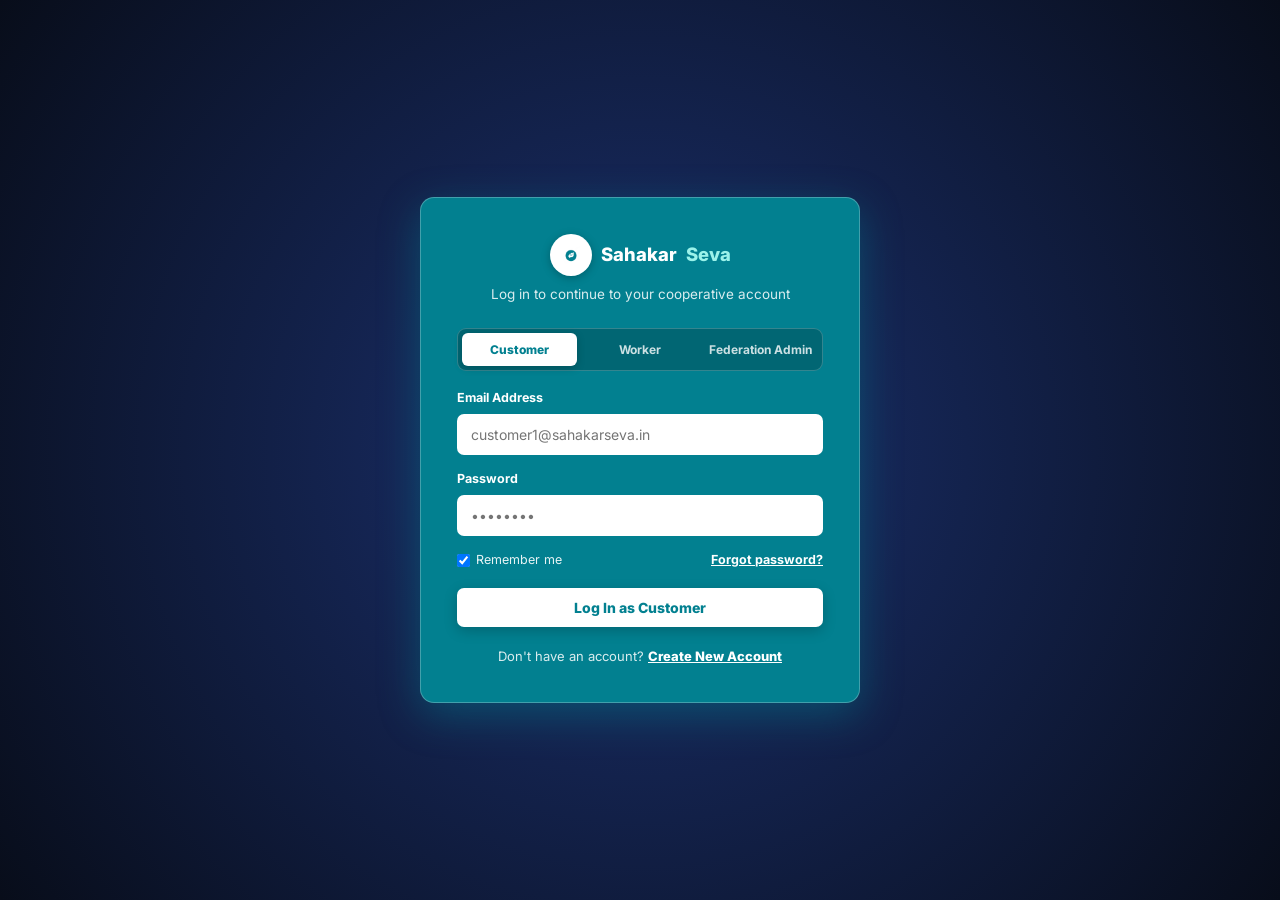
==== commit 5c8c2d5c: "style: remove demo account hints from UI card" ====
--- a/login.html
+++ b/login.html
@@ -76,12 +76,6 @@
       <button class="role-tab" data-role="admin">Federation Admin</button>
     </div>
 
-    <!-- Demo Account Quick Logins -->
-    <div class="demo-hint" id="demoHint">
-      <div style="font-weight:700; margin-bottom:4px;">✨ Prototype Demo Accounts (Click to Quick Login):</div>
-      <div id="demoAccountsList"></div>
-    </div>
-
     <!-- Customer Form (2 Fields: Email & Password) -->
     <form class="auth-role-panel" data-panel="customer" onsubmit="return ssHandleLogin(event, 'customer')">
       <div class="form-group">
@@ -191,22 +185,12 @@
 
   let currentRole = 'customer';
 
-  function renderDemoChips(role) {
-    const accs = SS_DEMO_ACCOUNTS[role] || [];
-    demoAccountsList.innerHTML = accs.map((a, idx) => `
-      <button type="button" class="quick-demo-btn" onclick="quickFillLogin('${role}', '${a.email}', '${a.pass}', '${a.name}')">
-        👤 ${a.name} (${a.email.split('@')[0]})
-      </button>
-    `).join('');
-  }
-
   function setActiveRole(role) {
     currentRole = role;
     if (authCard) authCard.setAttribute('data-theme', role);
     if (authPage) authPage.setAttribute('data-theme', role);
     roleTabs.forEach(t => t.classList.toggle('active', t.dataset.role === role));
     panels.forEach(p => p.classList.toggle('active', p.dataset.panel === role));
-    renderDemoChips(role);
   }
 
   roleTabs.forEach(tab => {
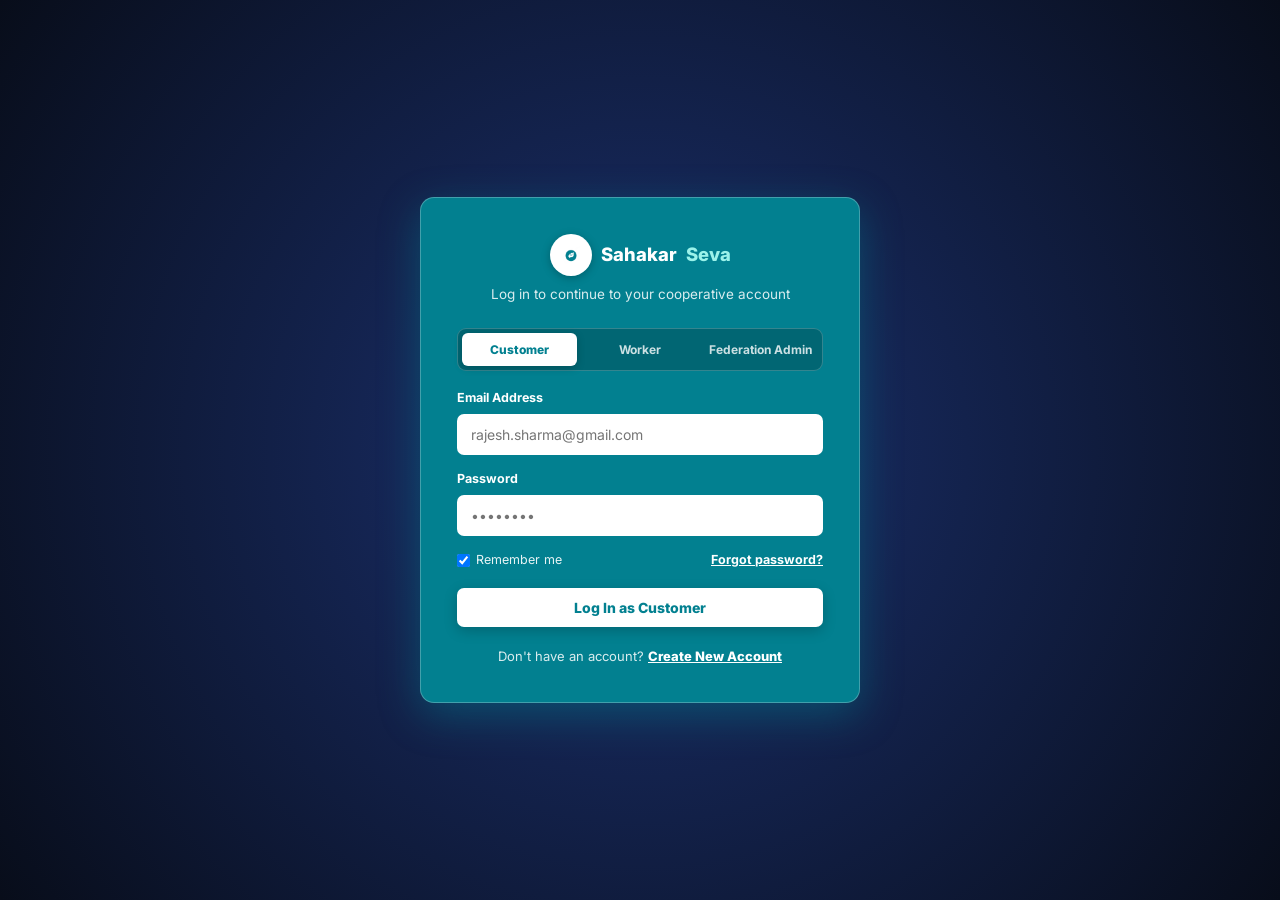
==== commit 1210e716: "feat: persistent database authentication, strict email format validation, and registration" ====
--- a/login.html
+++ b/login.html
@@ -9,28 +9,23 @@
 <link rel="stylesheet" href="css/style.css">
 <script src="js/auth.js"></script>
 <style>
-  .quick-demo-btn {
-    display: inline-block;
-    padding: 4px 10px;
-    margin: 4px 4px 4px 0;
-    font-size: 11px;
-    font-weight: 700;
-    border-radius: 6px;
-    background: rgba(255,255,255,0.25);
-    color: inherit;
-    border: 1px solid rgba(255,255,255,0.4);
-    cursor: pointer;
-    transition: all .15s ease;
-  }
-  .quick-demo-btn:hover {
-    background: #ffffff;
-    color: #05070B;
+  .auth-error-box {
+    display: none;
+    background: #FFECEC;
+    color: #C53030;
+    border: 1px solid #FEB2B2;
+    padding: 10px 14px;
+    border-radius: 8px;
+    font-size: 12.5px;
+    font-weight: 600;
+    margin-bottom: 16px;
+    line-height: 1.4;
   }
   .modal-overlay {
     display: none;
     position: fixed;
     inset: 0;
-    background: rgba(0,0,0,0.6);
+    background: rgba(0,0,0,0.65);
     backdrop-filter: blur(4px);
     z-index: 1000;
     align-items: center;
@@ -76,11 +71,14 @@
       <button class="role-tab" data-role="admin">Federation Admin</button>
     </div>
 
+    <!-- Error Box -->
+    <div class="auth-error-box" id="authError"></div>
+
     <!-- Customer Form (2 Fields: Email & Password) -->
     <form class="auth-role-panel" data-panel="customer" onsubmit="return ssHandleLogin(event, 'customer')">
       <div class="form-group">
         <label>Email Address</label>
-        <input class="form-input" id="custEmail" type="email" placeholder="customer1@sahakarseva.in" required>
+        <input class="form-input" id="custEmail" type="email" placeholder="rajesh.sharma@gmail.com" required>
       </div>
       <div class="form-group">
         <label>Password</label>
@@ -98,8 +96,8 @@
     <!-- Worker Form (2 Fields: Email & Password) -->
     <form class="auth-role-panel" data-panel="worker" onsubmit="return ssHandleLogin(event, 'worker')">
       <div class="form-group">
-        <label>Cooperative Email / ID</label>
-        <input class="form-input" id="workEmail" type="text" placeholder="worker1@sahakarseva.in" required>
+        <label>Cooperative Worker Email</label>
+        <input class="form-input" id="workEmail" type="email" placeholder="ramesh.kumar@gmail.com" required>
       </div>
       <div class="form-group">
         <label>Password</label>
@@ -118,7 +116,7 @@
     <form class="auth-role-panel" data-panel="admin" onsubmit="return ssHandleLogin(event, 'admin')">
       <div class="form-group">
         <label>Registrar Official Email</label>
-        <input class="form-input" id="adminEmail" type="email" placeholder="admin1@sahakarseva.gov.in" required>
+        <input class="form-input" id="adminEmail" type="email" placeholder="sk.kadam@sahakarseva.gov.in" required>
       </div>
       <div class="form-group">
         <label>Password</label>
@@ -143,8 +141,10 @@
     <span class="close-modal" onclick="closeRegisterModal()">&times;</span>
     <div style="text-align:center; margin-bottom:18px;">
       <h3 style="font-size:20px; font-weight:800; color:#028090; margin-bottom:4px;">Create New Account</h3>
-      <p style="font-size:12.5px; color:#565F6B;">Join SahakarSeva Cooperative Platform</p>
-    </div>
+      <p style="font-size:12.5px; color:#565F6B;">Register into SahakarSeva Database</p>
+    </div>
+
+    <div class="auth-error-box" id="regError" style="margin-bottom:12px;"></div>
 
     <form onsubmit="return handleRegisterSubmit(event)">
       <div class="form-group">
@@ -152,8 +152,8 @@
         <input class="form-input" type="text" id="regName" placeholder="e.g. Vikramaditya Singh" style="border:1px solid #DCE8E9; color:#081B1E;" required>
       </div>
       <div class="form-group">
-        <label style="color:#081B1E;">Email Address</label>
-        <input class="form-input" type="email" id="regEmail" placeholder="yourname@example.com" style="border:1px solid #DCE8E9; color:#081B1E;" required>
+        <label style="color:#081B1E;">Email Address (valid gmail / email)</label>
+        <input class="form-input" type="email" id="regEmail" placeholder="vikram@gmail.com" style="border:1px solid #DCE8E9; color:#081B1E;" required>
       </div>
       <div class="form-group">
         <label style="color:#081B1E;">Account Role</label>
@@ -167,11 +167,11 @@
         <label style="color:#081B1E;">Password</label>
         <input class="form-input" type="password" id="regPass" placeholder="••••••••" style="border:1px solid #DCE8E9; color:#081B1E;" required>
       </div>
-      <button type="submit" class="btn btn-primary btn-block" style="margin-top:10px;">Register &amp; Continue</button>
+      <button type="submit" class="btn btn-primary btn-block" style="margin-top:10px;">Register &amp; Save to Database</button>
     </form>
 
     <div style="text-align:center; margin-top:14px; font-size:12.5px; color:#565F6B;">
-      Already have an account? <a href="#" onclick="closeRegisterModal()" style="color:#028090; font-weight:700;">Log In</a>
+      Already registered? <a href="#" onclick="closeRegisterModal()" style="color:#028090; font-weight:700;">Log In Here</a>
     </div>
   </div>
 </div>
@@ -181,12 +181,16 @@
   const panels = document.querySelectorAll('.auth-role-panel');
   const authCard = document.querySelector('.auth-card');
   const authPage = document.querySelector('.auth-page');
-  const demoAccountsList = document.getElementById('demoAccountsList');
-
-  let currentRole = 'customer';
+  const authError = document.getElementById('authError');
+  const regError = document.getElementById('regError');
+
+  function hideErrors() {
+    if (authError) authError.style.display = 'none';
+    if (regError) regError.style.display = 'none';
+  }
 
   function setActiveRole(role) {
-    currentRole = role;
+    hideErrors();
     if (authCard) authCard.setAttribute('data-theme', role);
     if (authPage) authPage.setAttribute('data-theme', role);
     roleTabs.forEach(t => t.classList.toggle('active', t.dataset.role === role));
@@ -201,64 +205,58 @@
   const requested = params.get('role');
   setActiveRole(['customer', 'worker', 'admin'].includes(requested) ? requested : 'customer');
 
-  function quickFillLogin(role, email, pass, name) {
-    let emailInput, passInput;
-    if (role === 'customer') {
-      emailInput = document.getElementById('custEmail');
-      passInput = document.getElementById('custPass');
-    } else if (role === 'worker') {
-      emailInput = document.getElementById('workEmail');
-      passInput = document.getElementById('workPass');
-    } else {
-      emailInput = document.getElementById('adminEmail');
-      passInput = document.getElementById('adminPass');
-    }
-    if (emailInput) emailInput.value = email;
-    if (passInput) passInput.value = pass;
-
-    // Login & Redirect
-    ssLogin(role, name, email);
-    window.location.href = SS_DESTINATIONS[role];
-  }
-
   function ssHandleLogin(evt, role) {
     evt.preventDefault();
+    hideErrors();
+
     const form = evt.target;
-    const emailInput = form.querySelector('input[type="email"], input[type="text"]');
+    const emailInput = form.querySelector('input[type="email"]');
     const passInput = form.querySelector('input[type="password"]');
 
     const email = emailInput ? emailInput.value.trim() : '';
     const pass = passInput ? passInput.value.trim() : '';
 
-    // Check if matching unique demo account
-    const accs = SS_DEMO_ACCOUNTS[role] || [];
-    const matched = accs.find(a => a.email.toLowerCase() === email.toLowerCase());
-
-    const finalName = matched ? matched.name : (email ? email.split('@')[0] : (role === 'admin' ? 'S. K. Kadam' : role === 'worker' ? 'Ramesh Kumar' : 'Rajesh Sharma'));
-
-    ssLogin(role, finalName, email);
-    window.location.href = SS_DESTINATIONS[role];
+    const res = ssAuthenticateUser(role, email, pass);
+
+    if (res.success) {
+      window.location.href = SS_DESTINATIONS[role];
+    } else {
+      authError.textContent = res.error;
+      authError.style.display = 'block';
+    }
+
     return false;
   }
 
-  // Registration Modal Controls
   function openRegisterModal(e) {
     if (e) e.preventDefault();
+    hideErrors();
     document.getElementById('registerModal').classList.add('active');
   }
 
   function closeRegisterModal() {
+    hideErrors();
     document.getElementById('registerModal').classList.remove('active');
   }
 
   function handleRegisterSubmit(e) {
     e.preventDefault();
-    const name = document.getElementById('regName').value.trim();
-    const email = document.getElementById('regEmail').value.trim();
+    hideErrors();
+
+    const name = document.getElementById('regName').value;
+    const email = document.getElementById('regEmail').value;
     const role = document.getElementById('regRole').value;
-
-    ssLogin(role, name, email);
-    window.location.href = SS_DESTINATIONS[role];
+    const pass = document.getElementById('regPass').value;
+
+    const res = ssRegisterUser(name, email, role, pass);
+
+    if (res.success) {
+      window.location.href = SS_DESTINATIONS[role];
+    } else {
+      regError.textContent = res.error;
+      regError.style.display = 'block';
+    }
+
     return false;
   }
 </script>
